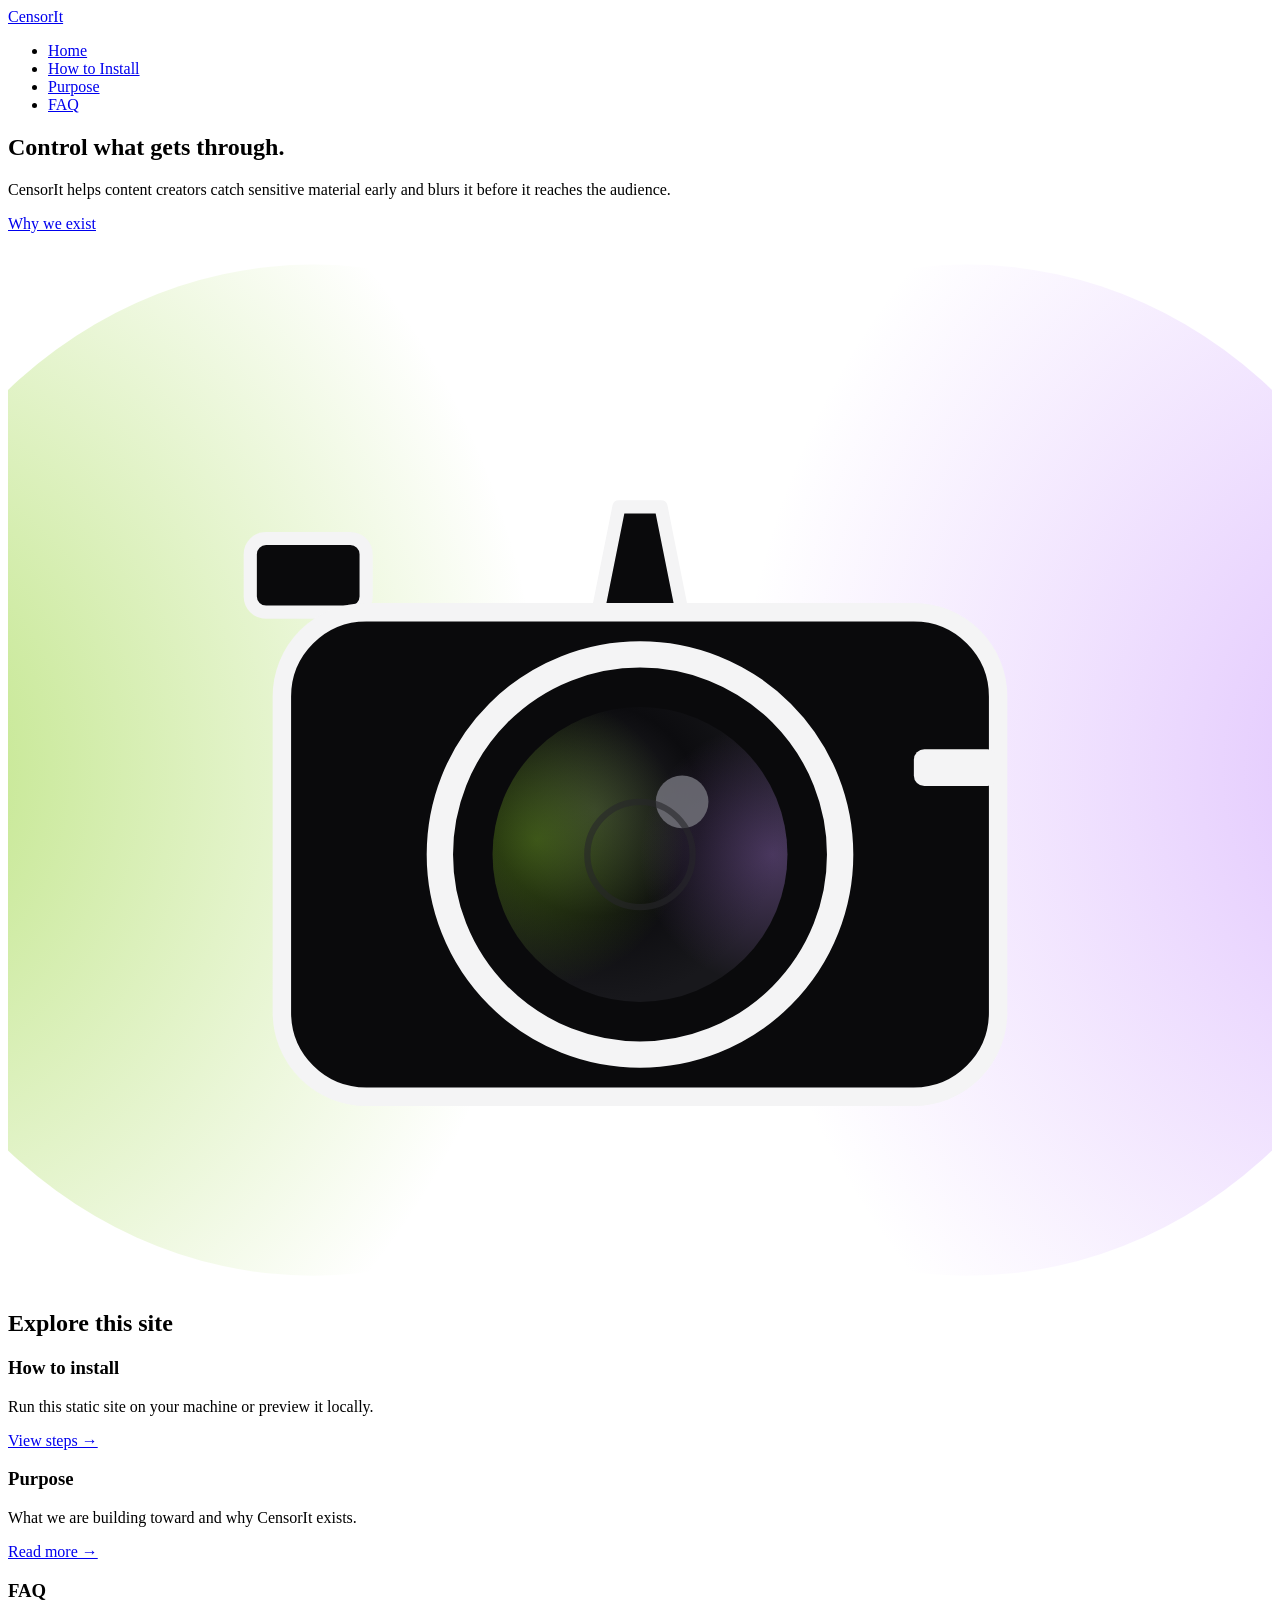
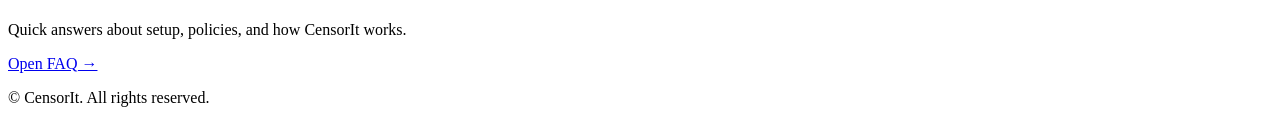
==== index.html @ 7d357771 "file uploads" ====
<!DOCTYPE html>
<html lang="en">
  <head>
    <meta charset="UTF-8" />
    <meta name="viewport" content="width=device-width, initial-scale=1.0" />
    <title>CensorIt | Home</title>
    <link rel="stylesheet" href="styles.css" />
  </head>
  <body>
    <header>
      <div class="container nav">
        <a class="brand" href="index.html">CensorIt</a>
        <nav>
          <ul>
            <li><a class="active" href="index.html">Home</a></li>
            <li><a href="how-to-install.html">How to Install</a></li>
            <li><a href="purpose.html">Purpose</a></li>
            <li><a href="faq.html">FAQ</a></li>
          </ul>
        </nav>
      </div>
    </header>

    <main>
      <section class="hero">
        <div class="container hero-grid">
          <div class="hero-copy">
            <h1>Control what gets through.</h1>
            <p>
              CensorIt helps content creators catch sensitive material
              early and blurs it before it reaches the audience.
            </p>
            <a class="btn" href="purpose.html">Why we exist</a>
          </div>
          <div class="hero-art" aria-hidden="true">
            <svg
              class="hero-camera"
              viewBox="0 0 240 200"
              xmlns="http://www.w3.org/2000/svg"
              role="img"
              aria-label=""
            >
              <defs>
                <radialGradient id="cam-glow-l" cx="0%" cy="50%" r="75%">
                  <stop offset="0%" stop-color="#84cc16" stop-opacity="0.55" />
                  <stop offset="100%" stop-color="#84cc16" stop-opacity="0" />
                </radialGradient>
                <radialGradient id="cam-glow-r" cx="100%" cy="50%" r="75%">
                  <stop offset="0%" stop-color="#c084fc" stop-opacity="0.5" />
                  <stop offset="100%" stop-color="#c084fc" stop-opacity="0" />
                </radialGradient>
                <radialGradient id="cam-lens" cx="35%" cy="35%" r="65%">
                  <stop offset="0%" stop-color="#2a2a2e" />
                  <stop offset="55%" stop-color="#0c0c0f" />
                  <stop offset="100%" stop-color="#18181c" />
                </radialGradient>
                <radialGradient id="cam-lens-tint-l" cx="15%" cy="45%" r="50%">
                  <stop offset="0%" stop-color="#84cc16" stop-opacity="0.35" />
                  <stop offset="100%" stop-color="#84cc16" stop-opacity="0" />
                </radialGradient>
                <radialGradient id="cam-lens-tint-r" cx="95%" cy="50%" r="45%">
                  <stop offset="0%" stop-color="#c084fc" stop-opacity="0.3" />
                  <stop offset="100%" stop-color="#c084fc" stop-opacity="0" />
                </radialGradient>
              </defs>
              <ellipse cx="58" cy="102" rx="88" ry="96" fill="url(#cam-glow-l)" />
              <ellipse cx="182" cy="102" rx="88" ry="96" fill="url(#cam-glow-r)" />
              <rect
                x="46"
                y="58"
                width="22"
                height="14"
                rx="3"
                fill="#0a0a0c"
                stroke="#f4f4f5"
                stroke-width="2.5"
              />
              <path
                d="M112 72 L128 72 L124 52 L116 52 Z"
                fill="#0a0a0c"
                stroke="#f4f4f5"
                stroke-width="2.5"
                stroke-linejoin="round"
              />
              <rect
                x="52"
                y="72"
                width="136"
                height="92"
                rx="16"
                fill="#0a0a0c"
                stroke="#f4f4f5"
                stroke-width="3.5"
              />
              <rect x="172" y="98" width="16" height="7" rx="2" fill="#f4f4f5" />
              <circle
                cx="120"
                cy="118"
                r="38"
                fill="none"
                stroke="#f4f4f5"
                stroke-width="5"
              />
              <circle cx="120" cy="118" r="28" fill="url(#cam-lens)" />
              <circle cx="120" cy="118" r="28" fill="url(#cam-lens-tint-l)" />
              <circle cx="120" cy="118" r="28" fill="url(#cam-lens-tint-r)" />
              <circle cx="128" cy="108" r="5" fill="#71717a" opacity="0.85" />
              <circle cx="120" cy="118" r="10" fill="none" stroke="#27272a" stroke-width="1.2" opacity="0.6" />
            </svg>
          </div>
        </div>
      </section>

      <section class="section">
        <div class="container">
          <h2>Explore this site</h2>
          <div class="grid">
            <article class="card">
              <h3>How to install</h3>
              <p>Run this static site on your machine or preview it locally.</p>
              <a class="text-link" href="how-to-install.html">View steps →</a>
            </article>
            <article class="card">
              <h3>Purpose</h3>
              <p>What we are building toward and why CensorIt exists.</p>
              <a class="text-link" href="purpose.html">Read more →</a>
            </article>
            <article class="card">
              <h3>FAQ</h3>
              <p>Quick answers about setup, policies, and how CensorIt works.</p>
              <a class="text-link" href="faq.html">Open FAQ →</a>
            </article>
          </div>
        </div>
      </section>
    </main>

    <footer>
      <div class="container">
        <p>&copy; <span id="year"></span> CensorIt. All rights reserved.</p>
      </div>
    </footer>
    <script src="script.js"></script>
  </body>
</html>
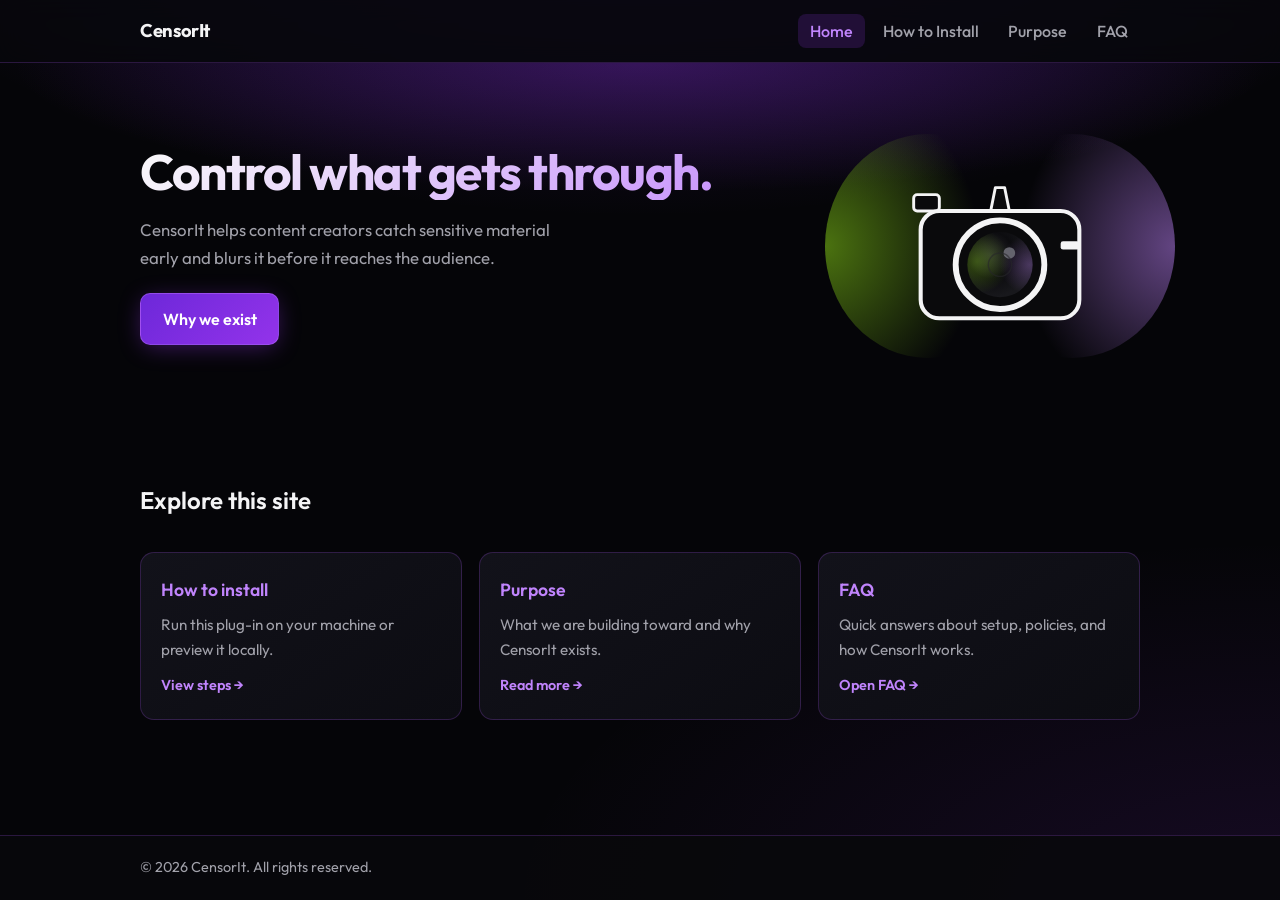
==== commit 4eb25aac: "Fix HTML formatting and structure" ====
--- a/index.html
+++ b/index.html
@@ -117,7 +117,7 @@
           <div class="grid">
             <article class="card">
               <h3>How to install</h3>
-              <p>Run this static site on your machine or preview it locally.</p>
+              <p>Run this plug-in on your machine or preview it locally.</p>
               <a class="text-link" href="how-to-install.html">View steps →</a>
             </article>
             <article class="card">
--- a/styles.css
+++ b/styles.css
@@ -0,0 +1,493 @@
+@import url("https://fonts.googleapis.com/css2?family=Outfit:wght@400;500;600;700&display=swap");
+
+:root {
+  --bg: #050508;
+  --bg-elevated: #0c0c12;
+  --surface: #12121a;
+  --surface-hover: #1a1a26;
+  --text: #f4f4f5;
+  --muted: #a1a1aa;
+  --purple: #9333ea;
+  --purple-deep: #6d28d9;
+  --purple-bright: #c084fc;
+  --purple-glow: rgba(147, 51, 234, 0.45);
+  --border: rgba(168, 85, 247, 0.22);
+  --border-strong: rgba(192, 132, 252, 0.35);
+}
+
+* {
+  box-sizing: border-box;
+  margin: 0;
+  padding: 0;
+}
+
+html {
+  scroll-behavior: smooth;
+}
+
+body {
+  font-family: "Outfit", system-ui, sans-serif;
+  background: var(--bg);
+  background-image: radial-gradient(
+      ellipse 120% 80% at 50% -20%,
+      rgba(109, 40, 217, 0.35),
+      transparent 55%
+    ),
+    radial-gradient(ellipse 60% 40% at 100% 100%, rgba(147, 51, 234, 0.12), transparent);
+  background-attachment: fixed;
+  color: var(--text);
+  line-height: 1.65;
+  min-height: 100vh;
+  display: flex;
+  flex-direction: column;
+}
+
+main {
+  flex: 1;
+}
+
+.container {
+  width: min(1000px, 92%);
+  margin: 0 auto;
+}
+
+header {
+  background: rgba(8, 8, 12, 0.85);
+  backdrop-filter: blur(12px);
+  border-bottom: 1px solid var(--border);
+  position: sticky;
+  top: 0;
+  z-index: 50;
+}
+
+.nav {
+  display: flex;
+  justify-content: space-between;
+  align-items: center;
+  padding: 1rem 0;
+  gap: 1rem;
+  flex-wrap: wrap;
+}
+
+.brand {
+  font-size: 1.15rem;
+  font-weight: 700;
+  text-decoration: none;
+  color: var(--text);
+  letter-spacing: -0.02em;
+}
+
+.brand:hover {
+  color: var(--purple-bright);
+}
+
+nav ul {
+  list-style: none;
+  display: flex;
+  gap: 0.35rem;
+  flex-wrap: wrap;
+}
+
+nav a {
+  color: var(--muted);
+  text-decoration: none;
+  padding: 0.45rem 0.75rem;
+  border-radius: 8px;
+  font-weight: 500;
+  transition: color 0.15s ease, background 0.15s ease;
+}
+
+nav a:hover {
+  color: var(--text);
+  background: rgba(147, 51, 234, 0.12);
+}
+
+nav a.active {
+  color: var(--purple-bright);
+  background: rgba(147, 51, 234, 0.18);
+}
+
+.hero {
+  padding: 4rem 0 4.5rem;
+  position: relative;
+}
+
+.hero::before {
+  content: "";
+  position: absolute;
+  inset: 0;
+  background: radial-gradient(
+    ellipse 70% 50% at 50% 0%,
+    var(--purple-glow),
+    transparent 70%
+  );
+  pointer-events: none;
+  opacity: 0.6;
+}
+
+.hero .container {
+  position: relative;
+}
+
+.hero-grid {
+  display: grid;
+  grid-template-columns: 1fr;
+  gap: 2.25rem;
+  align-items: center;
+}
+
+@media (min-width: 768px) {
+  .hero-grid {
+    grid-template-columns: minmax(0, 1fr) minmax(200px, 280px);
+    gap: 2rem;
+  }
+}
+
+.hero-copy {
+  min-width: 0;
+}
+
+.hero-art {
+  justify-self: center;
+  width: 100%;
+  max-width: min(280px, 85vw);
+}
+
+.hero-camera {
+  width: 100%;
+  height: auto;
+  display: block;
+  overflow: visible;
+}
+
+.hero h1 {
+  font-size: clamp(2rem, 5vw, 3.1rem);
+  font-weight: 700;
+  line-height: 1.15;
+  margin-bottom: 1rem;
+  letter-spacing: -0.03em;
+  background: linear-gradient(135deg, #fafafa 0%, var(--purple-bright) 100%);
+  -webkit-background-clip: text;
+  background-clip: text;
+  color: transparent;
+}
+
+.hero p {
+  color: var(--muted);
+  max-width: 38ch;
+  font-size: 1.05rem;
+}
+
+.section {
+  padding: 3rem 0 4rem;
+}
+
+.section h1 {
+  font-size: clamp(1.85rem, 4vw, 2.5rem);
+  font-weight: 700;
+  letter-spacing: -0.03em;
+  margin-bottom: 0.75rem;
+  color: var(--text);
+}
+
+.section h1 + p {
+  color: var(--muted);
+  max-width: 60ch;
+  margin-bottom: 0.5rem;
+}
+
+.section h2 {
+  font-size: 1.5rem;
+  font-weight: 600;
+  margin-bottom: 0.25rem;
+  color: var(--text);
+}
+
+.grid {
+  margin-top: 2rem;
+  display: grid;
+  grid-template-columns: repeat(auto-fit, minmax(220px, 1fr));
+  gap: 1.1rem;
+}
+
+.card {
+  background: linear-gradient(145deg, var(--surface) 0%, var(--bg-elevated) 100%);
+  border: 1px solid var(--border);
+  border-radius: 14px;
+  padding: 1.35rem 1.25rem;
+  transition: border-color 0.2s ease, box-shadow 0.2s ease, transform 0.2s ease;
+}
+
+.card:hover {
+  border-color: var(--border-strong);
+  box-shadow: 0 0 0 1px rgba(147, 51, 234, 0.15), 0 16px 40px -20px rgba(109, 40, 217, 0.5);
+  transform: translateY(-2px);
+}
+
+.card h3 {
+  margin-bottom: 0.5rem;
+  font-size: 1.1rem;
+  font-weight: 600;
+  color: var(--purple-bright);
+}
+
+.card p {
+  color: var(--muted);
+  font-size: 0.95rem;
+}
+
+.btn {
+  display: inline-block;
+  margin-top: 1.35rem;
+  background: linear-gradient(135deg, var(--purple-deep), var(--purple));
+  color: #fff;
+  text-decoration: none;
+  padding: 0.75rem 1.35rem;
+  border-radius: 10px;
+  font-weight: 600;
+  border: 1px solid rgba(192, 132, 252, 0.35);
+  box-shadow: 0 4px 24px -4px var(--purple-glow);
+  transition: transform 0.15s ease, box-shadow 0.15s ease, filter 0.15s ease;
+}
+
+.btn:hover {
+  transform: translateY(-1px);
+  box-shadow: 0 8px 32px -4px var(--purple-glow);
+  filter: brightness(1.08);
+}
+
+form {
+  margin-top: 2rem;
+  background: linear-gradient(145deg, var(--surface) 0%, var(--bg-elevated) 100%);
+  border: 1px solid var(--border);
+  border-radius: 14px;
+  padding: 1.5rem;
+  max-width: 700px;
+}
+
+.field {
+  margin-bottom: 1.1rem;
+}
+
+label {
+  display: block;
+  margin-bottom: 0.4rem;
+  font-weight: 600;
+  font-size: 0.9rem;
+  color: var(--text);
+}
+
+input,
+textarea {
+  width: 100%;
+  padding: 0.7rem 0.85rem;
+  border: 1px solid var(--border);
+  border-radius: 10px;
+  font: inherit;
+  background: var(--bg);
+  color: var(--text);
+  transition: border-color 0.15s ease, box-shadow 0.15s ease;
+}
+
+input::placeholder,
+textarea::placeholder {
+  color: #71717a;
+}
+
+input:focus,
+textarea:focus {
+  outline: none;
+  border-color: var(--purple);
+  box-shadow: 0 0 0 3px rgba(147, 51, 234, 0.25);
+}
+
+textarea {
+  min-height: 140px;
+  resize: vertical;
+}
+
+button {
+  background: linear-gradient(135deg, var(--purple-deep), var(--purple));
+  color: #fff;
+  border: 0;
+  padding: 0.75rem 1.35rem;
+  border-radius: 10px;
+  cursor: pointer;
+  font: inherit;
+  font-weight: 600;
+  border: 1px solid rgba(192, 132, 252, 0.35);
+  box-shadow: 0 4px 20px -4px var(--purple-glow);
+  transition: transform 0.15s ease, filter 0.15s ease;
+}
+
+button:hover {
+  transform: translateY(-1px);
+  filter: brightness(1.08);
+}
+
+.form-message {
+  margin-top: 0.9rem;
+  color: #86efac;
+  font-weight: 600;
+}
+
+footer {
+  border-top: 1px solid var(--border);
+  background: rgba(8, 8, 12, 0.9);
+  padding: 1.25rem 0;
+  margin-top: auto;
+  color: var(--muted);
+  font-size: 0.9rem;
+}
+
+.text-link {
+  display: inline-block;
+  margin-top: 0.75rem;
+  color: var(--purple-bright);
+  font-weight: 600;
+  font-size: 0.9rem;
+  text-decoration: none;
+}
+
+.text-link:hover {
+  text-decoration: underline;
+}
+
+.inline-link {
+  color: var(--purple-bright);
+  font-weight: 600;
+}
+
+.inline-link:hover {
+  text-decoration: underline;
+}
+
+code {
+  font-family: ui-monospace, "Cascadia Code", "Segoe UI Mono", Menlo, Consolas, monospace;
+  font-size: 0.88em;
+  background: rgba(147, 51, 234, 0.15);
+  color: var(--purple-bright);
+  padding: 0.15em 0.4em;
+  border-radius: 6px;
+  border: 1px solid var(--border);
+}
+
+pre {
+  margin-top: 0.65rem;
+  padding: 1rem 1.1rem;
+  background: var(--bg);
+  border: 1px solid var(--border);
+  border-radius: 10px;
+  overflow-x: auto;
+}
+
+pre code {
+  background: none;
+  border: 0;
+  padding: 0;
+  color: var(--text);
+  font-size: 0.85rem;
+  line-height: 1.5;
+}
+
+.steps {
+  margin-top: 2rem;
+  padding-left: 0;
+  list-style: none;
+  counter-reset: step;
+  display: flex;
+  flex-direction: column;
+  gap: 1.75rem;
+}
+
+.steps > li {
+  counter-increment: step;
+  position: relative;
+  padding-left: 3rem;
+  border-left: 2px solid var(--border);
+  margin-left: 0.85rem;
+  padding-bottom: 0.25rem;
+}
+
+.steps > li::before {
+  content: counter(step);
+  position: absolute;
+  left: -0.85rem;
+  top: 0;
+  width: 1.65rem;
+  height: 1.65rem;
+  display: flex;
+  align-items: center;
+  justify-content: center;
+  font-size: 0.85rem;
+  font-weight: 700;
+  color: #fff;
+  background: linear-gradient(135deg, var(--purple-deep), var(--purple));
+  border-radius: 50%;
+  border: 2px solid var(--bg);
+}
+
+.steps strong {
+  display: block;
+  font-size: 1.05rem;
+  margin-bottom: 0.35rem;
+  color: var(--text);
+}
+
+.steps > li > p {
+  color: var(--muted);
+  margin-top: 0.35rem;
+}
+
+.faq {
+  margin-top: 2rem;
+  display: flex;
+  flex-direction: column;
+  gap: 0.65rem;
+  max-width: 720px;
+}
+
+.faq details {
+  background: linear-gradient(145deg, var(--surface) 0%, var(--bg-elevated) 100%);
+  border: 1px solid var(--border);
+  border-radius: 12px;
+  padding: 0.85rem 1rem;
+  transition: border-color 0.2s ease;
+}
+
+.faq details:hover {
+  border-color: var(--border-strong);
+}
+
+.faq details[open] {
+  border-color: rgba(192, 132, 252, 0.4);
+}
+
+.faq summary {
+  cursor: pointer;
+  font-weight: 600;
+  color: var(--text);
+  list-style: none;
+}
+
+.faq summary::-webkit-details-marker {
+  display: none;
+}
+
+.faq summary::after {
+  content: "+";
+  float: right;
+  color: var(--purple-bright);
+  font-weight: 700;
+}
+
+.faq details[open] summary::after {
+  content: "−";
+}
+
+.faq details p {
+  margin-top: 0.75rem;
+  color: var(--muted);
+  font-size: 0.95rem;
+  padding-right: 1.5rem;
+}
